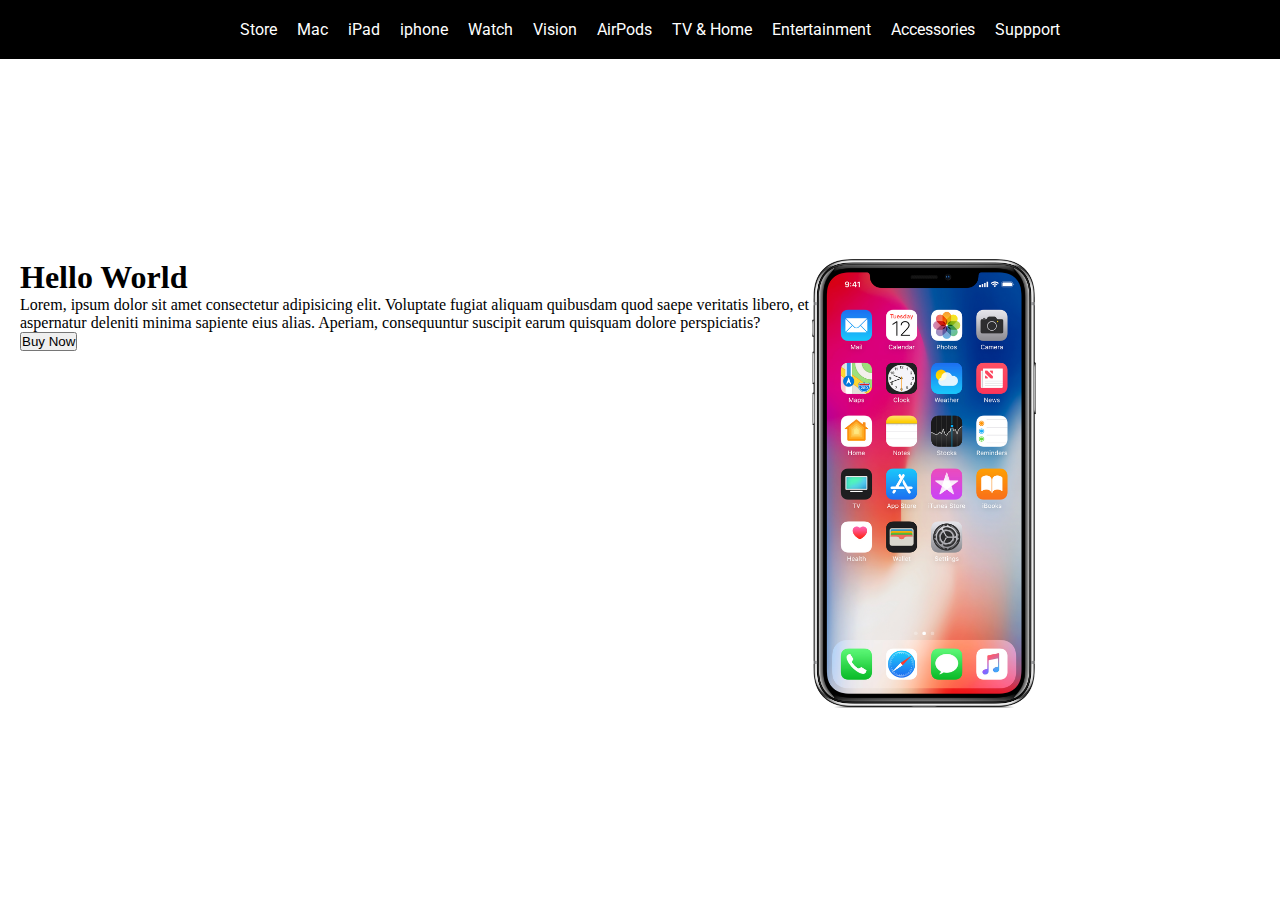
==== index.html @ f5fdab9b "hero section added" ====
<!DOCTYPE html>
<html lang="en">
<head>
    <meta charset="UTF-8">
    <meta name="viewport" content="width=device-width, initial-scale=1.0">
    <link rel="stylesheet" href="style.css">
    <title>Developer Working here</title>
</head>
<body>
    <header>
        <i class="fa-brands fa-apple"></i>
        <nav>
            
            <ul>
                <li><a href="#">Store</a></li>
                <li><a href="#">Mac</a></li>
                <li><a href="#">iPad</a></li>
                <li><a href="#">iphone</a></li>
                <li><a href="">Watch</a></li>
                <li><a href="#">Vision</a></li>
                <li><a href="#">AirPods</a></li>
                <li><a href="#">TV & Home</a></li>
                <li><a href="#">Entertainment</a></li>
                <li><a href="#">Accessories</a></li>
                <li><a href="#">Suppport</a></li>
                <li><a href=""></a></li>
            </ul>
            <i class="fa-solid fa-magnifying-glass"></i>
            <i class="fa-solid fa-bag-shopping"></i>
            <img src="" alt="" url="">
        </nav>
    </header>
 <div class="hero">
    <div class="left">
        <h1> Hello World</h1>
        <p>Lorem, ipsum dolor sit amet consectetur 
            adipisicing elit. Voluptate fugiat aliquam 
            quibusdam quod saepe veritatis libero, et aspernatur
             deleniti minima sapiente eius alias. Aperiam, consequuntur 
             suscipit earum quisquam dolore perspiciatis?
        </p>
        <button>Buy Now</button>
    </div>
    <div class="right">
        <img src="/img/iphone.png" alt="">
    </div>
 </div>
     


    <script src="https://kit.fontawesome.com/00c023df97.js" crossorigin="anonymous"></script>
</body>
</html>
---- style.css ----
@import url('https://fonts.googleapis.com/css2?family=Roboto:ital,wght@0,100;0,300;0,400;0,500;0,700;0,900;1,100;1,300;1,400;1,500;1,700;1,900&display=swap');
header {
    display: flex;
    margin: auto;
    width: 100%;
    max-width: ;
    background-color: black;
    padding: 20px 20px;
    margin: 0;
}
* {
    margin: 0  ;
    padding: 0;
}
nav {
    display: flex;
    margin: auto;
}
ul {
    display: inline-flex;
} 
nav li {
    list-style: none;
    padding: 0 10px 0 10px;
}

li > a {
    text-decoration: none;
    font-family: "Roboto", sans-serif;
    color: white;
} 
i {
    color: white;
    width: ;: 80px;
}

.hero {
    display: flex;
    padding: 200px 20px;
}
.right img {
    width: 50%;
}
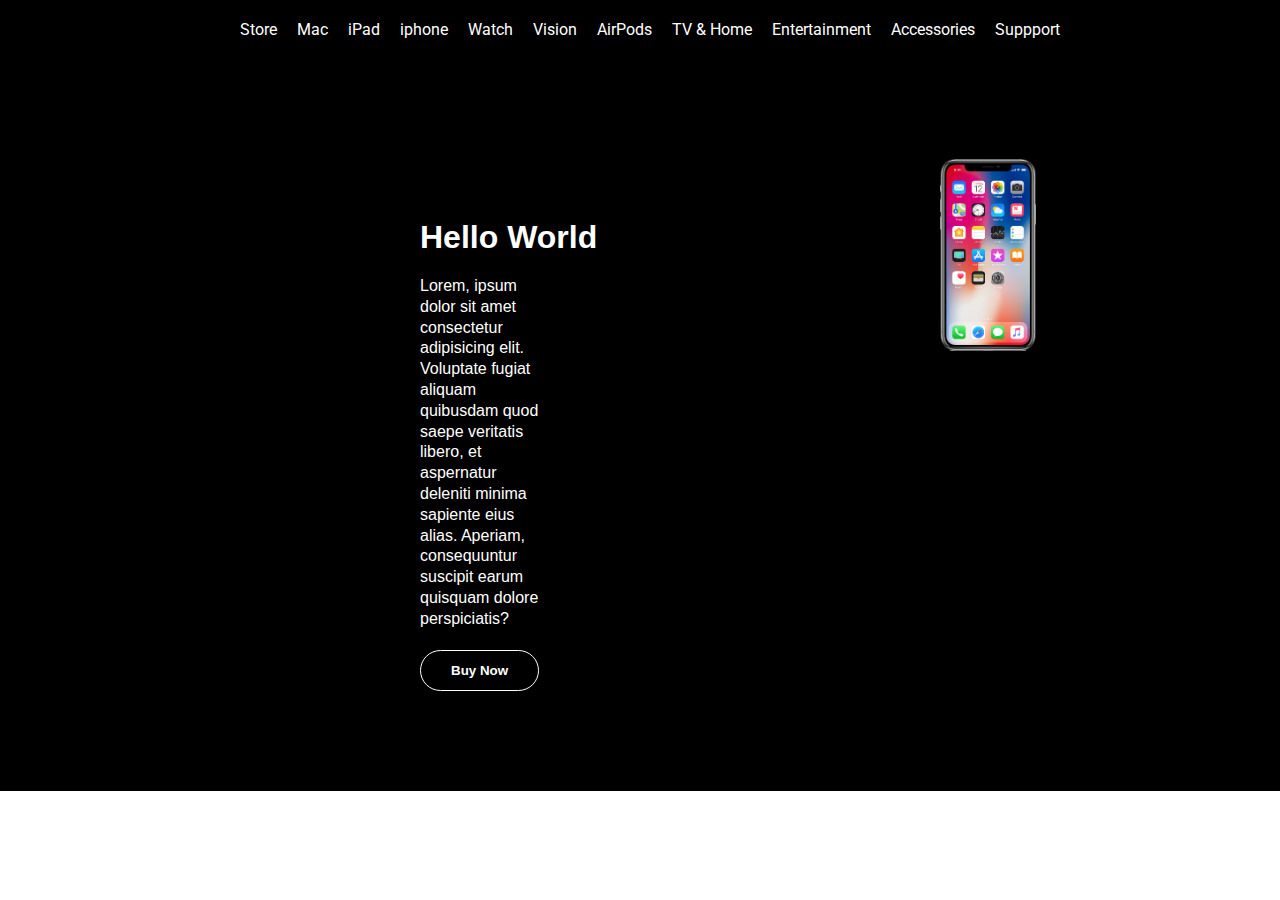
==== commit 902ebfcc: "favicon added" ====
--- a/index.html
+++ b/index.html
@@ -3,6 +3,7 @@
 <head>
     <meta charset="UTF-8">
     <meta name="viewport" content="width=device-width, initial-scale=1.0">
+    <link rel="icon" type="image/x-icon" href="img/search.png">
     <link rel="stylesheet" href="style.css">
     <title>Developer Working here</title>
 </head>
@@ -39,7 +40,9 @@
              deleniti minima sapiente eius alias. Aperiam, consequuntur 
              suscipit earum quisquam dolore perspiciatis?
         </p>
-        <button>Buy Now</button>
+        <a href="Store.html">
+            <button>Buy Now</button>
+        </a>
     </div>
     <div class="right">
         <img src="/img/iphone.png" alt="">
--- a/style.css
+++ b/style.css
@@ -36,8 +36,35 @@
 
 .hero {
     display: flex;
-    padding: 200px 20px;
+    padding: 100px 20px;
+    background: black;
+   
+}
+.left {
+    width: 50%;
+   padding: 60px 200px 0px 400px ;
+}
+.left h1, p {
+    color: white;
+    font-family: Arial, Helvetica, sans-serif;
+    
+}
+.left p {
+    padding: 20px 200px 20px 0px ;
+    line-height: 1.3em;
+    
+}
+.left button {
+    padding: 12px 30px 12px 30px ;
+    font-weight: 600;
+    background-color: rgba(0, 0, 0, 0);
+    color: white;
+    border: 1px solid white;
+    border-radius: 30px;
+}
+.right {
+    width: 50%;
 }
 .right img {
-    width: 50%;
+    width: 30%;
 }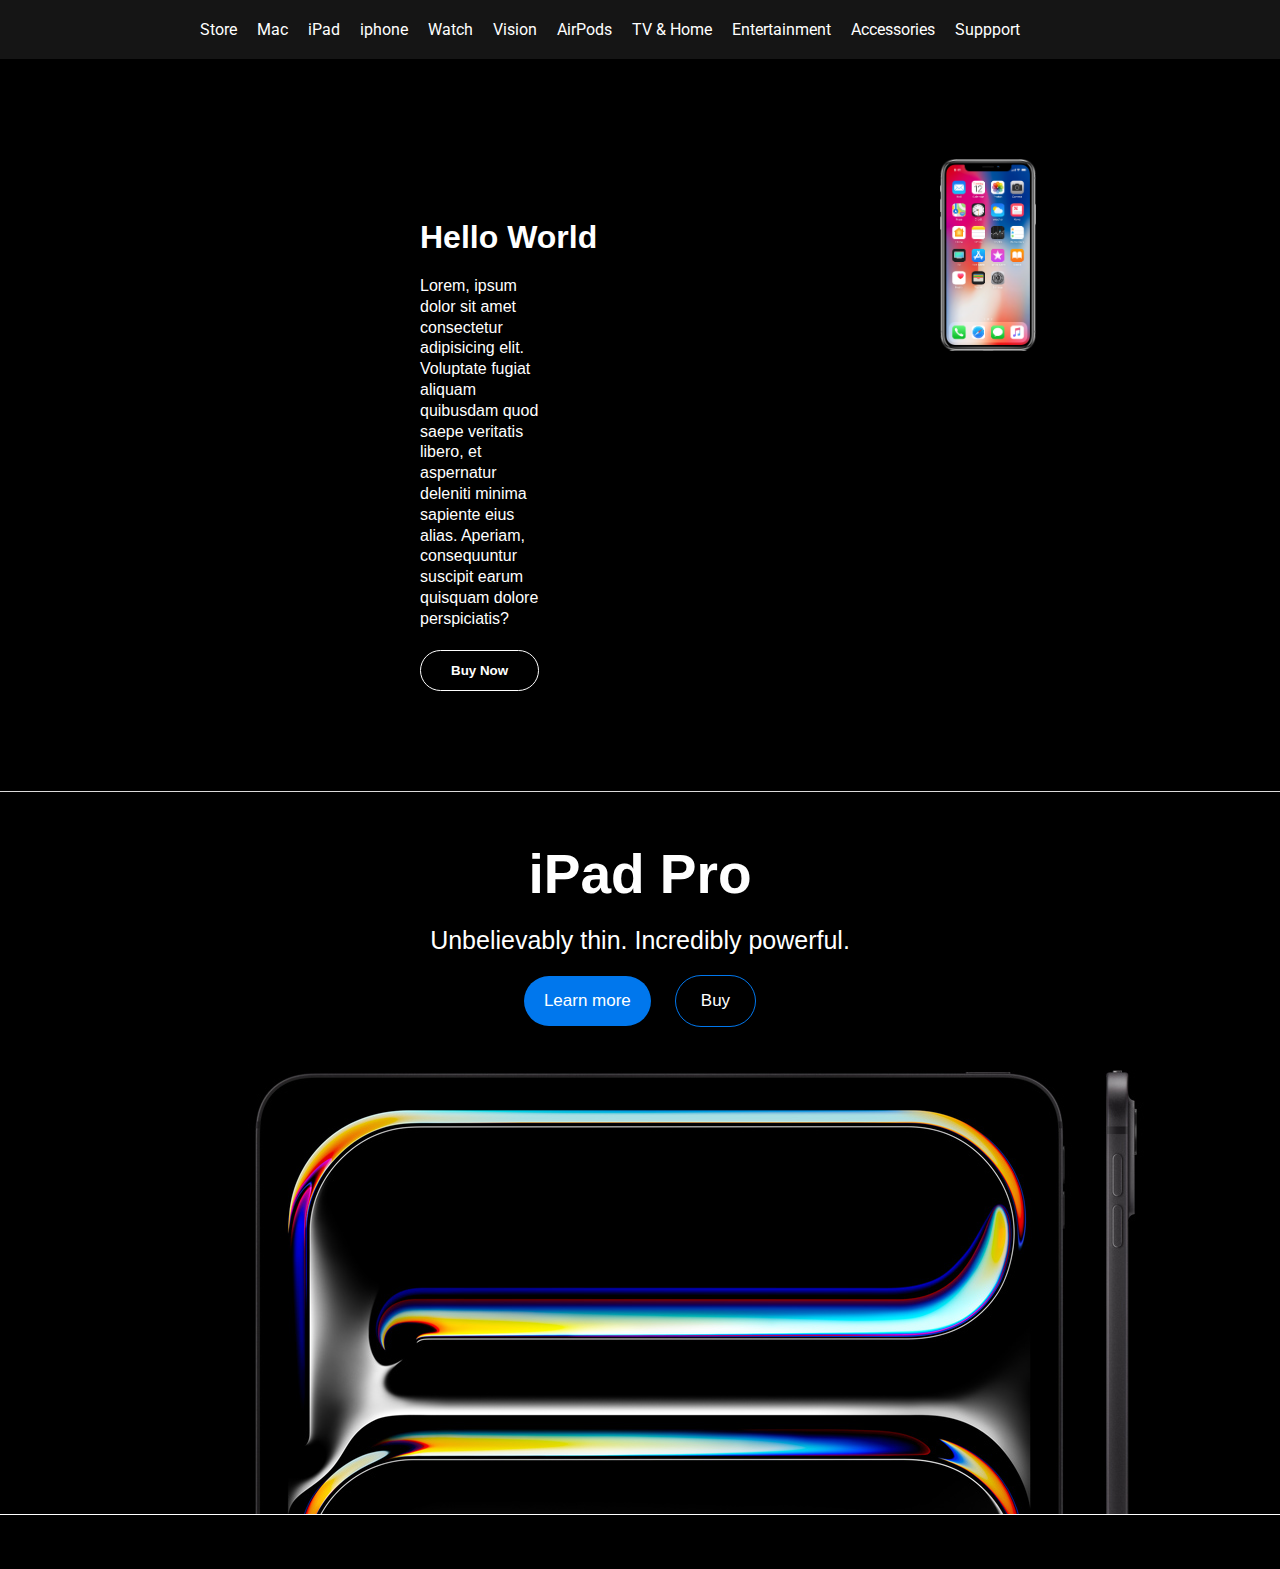
==== commit be3e1df8: "ipad pro section added" ====
--- a/index.html
+++ b/index.html
@@ -3,9 +3,9 @@
 <head>
     <meta charset="UTF-8">
     <meta name="viewport" content="width=device-width, initial-scale=1.0">
-    <link rel="icon" type="image/x-icon" href="img/search.png">
+    <link rel="icon" type="image/x-icon" href="img/apple_icon.png">
     <link rel="stylesheet" href="style.css">
-    <title>Developer Working here</title>
+    <title>Apple</title>
 </head>
 <body>
     <header>
@@ -48,8 +48,16 @@
         <img src="/img/iphone.png" alt="">
     </div>
  </div>
-     
-
+    <div class="ipad">
+        <h1>iPad Pro</h1>
+        <h2>Unbelievably thin. Incredibly powerful.</h2>
+    <div class="ipad-btn">
+        <a href="#"><button class="btn-1">Learn more</button></a>
+            <a href="#"><button class="btn-2"> Buy </button></a>
+    </div>
+           
+           <img src="img/ipad.png" alt="">
+    </div>
 
     <script src="https://kit.fontawesome.com/00c023df97.js" crossorigin="anonymous"></script>
 </body>
--- a/style.css
+++ b/style.css
@@ -4,7 +4,7 @@
     margin: auto;
     width: 100%;
     max-width: ;
-    background-color: black;
+    background-color: rgb(21, 21, 21);
     padding: 20px 20px;
     margin: 0;
 }
@@ -29,15 +29,15 @@
     font-family: "Roboto", sans-serif;
     color: white;
 } 
-i {
+header i {
     color: white;
-    width: ;: 80px;
+    width: 80px;
 }
 
 .hero {
     display: flex;
     padding: 100px 20px;
-    background: black;
+    background: rgb(0, 0, 0);
    
 }
 .left {
@@ -52,7 +52,7 @@
 .left p {
     padding: 20px 200px 20px 0px ;
     line-height: 1.3em;
-    
+
 }
 .left button {
     padding: 12px 30px 12px 30px ;
@@ -67,4 +67,47 @@
 }
 .right img {
     width: 30%;
+}
+.ipad {
+    background-color: black;
+    border-top: 1px solid rgb(220, 219, 219);
+    margin: auto;
+    text-align: center;
+    padding: 50px 0px ;
+}
+.ipad h1 {
+    font-family: Arial, Helvetica, sans-serif;
+    color: white;
+    font-size: 55px ;
+}
+.ipad h2 {
+    font-family: Arial, Helvetica, sans-serif;
+    color: white;
+    font-size: 25px;
+    font-weight: 400;
+    padding: 20px 0px
+}
+.ipad-btn .btn-1 {
+    padding: 15px 20px;
+    background-color: #0077ed;
+    color: white;
+    font-size: 17px;
+    font-weight: 500;
+    border: none;
+    border-radius: 30px;
+
+}
+.ipad-btn .btn-2 {
+    padding: 15px 25px;
+    background-color: rgba(0, 0, 255, 0);
+    color: white;
+    font-size: 17px;
+    font-weight: 500;
+    border: 1px solid #0077ed;
+    border-radius: 30px;
+    margin-left: 20px;
+
+}
+.ipad img {
+    margin-top: 20px;
 }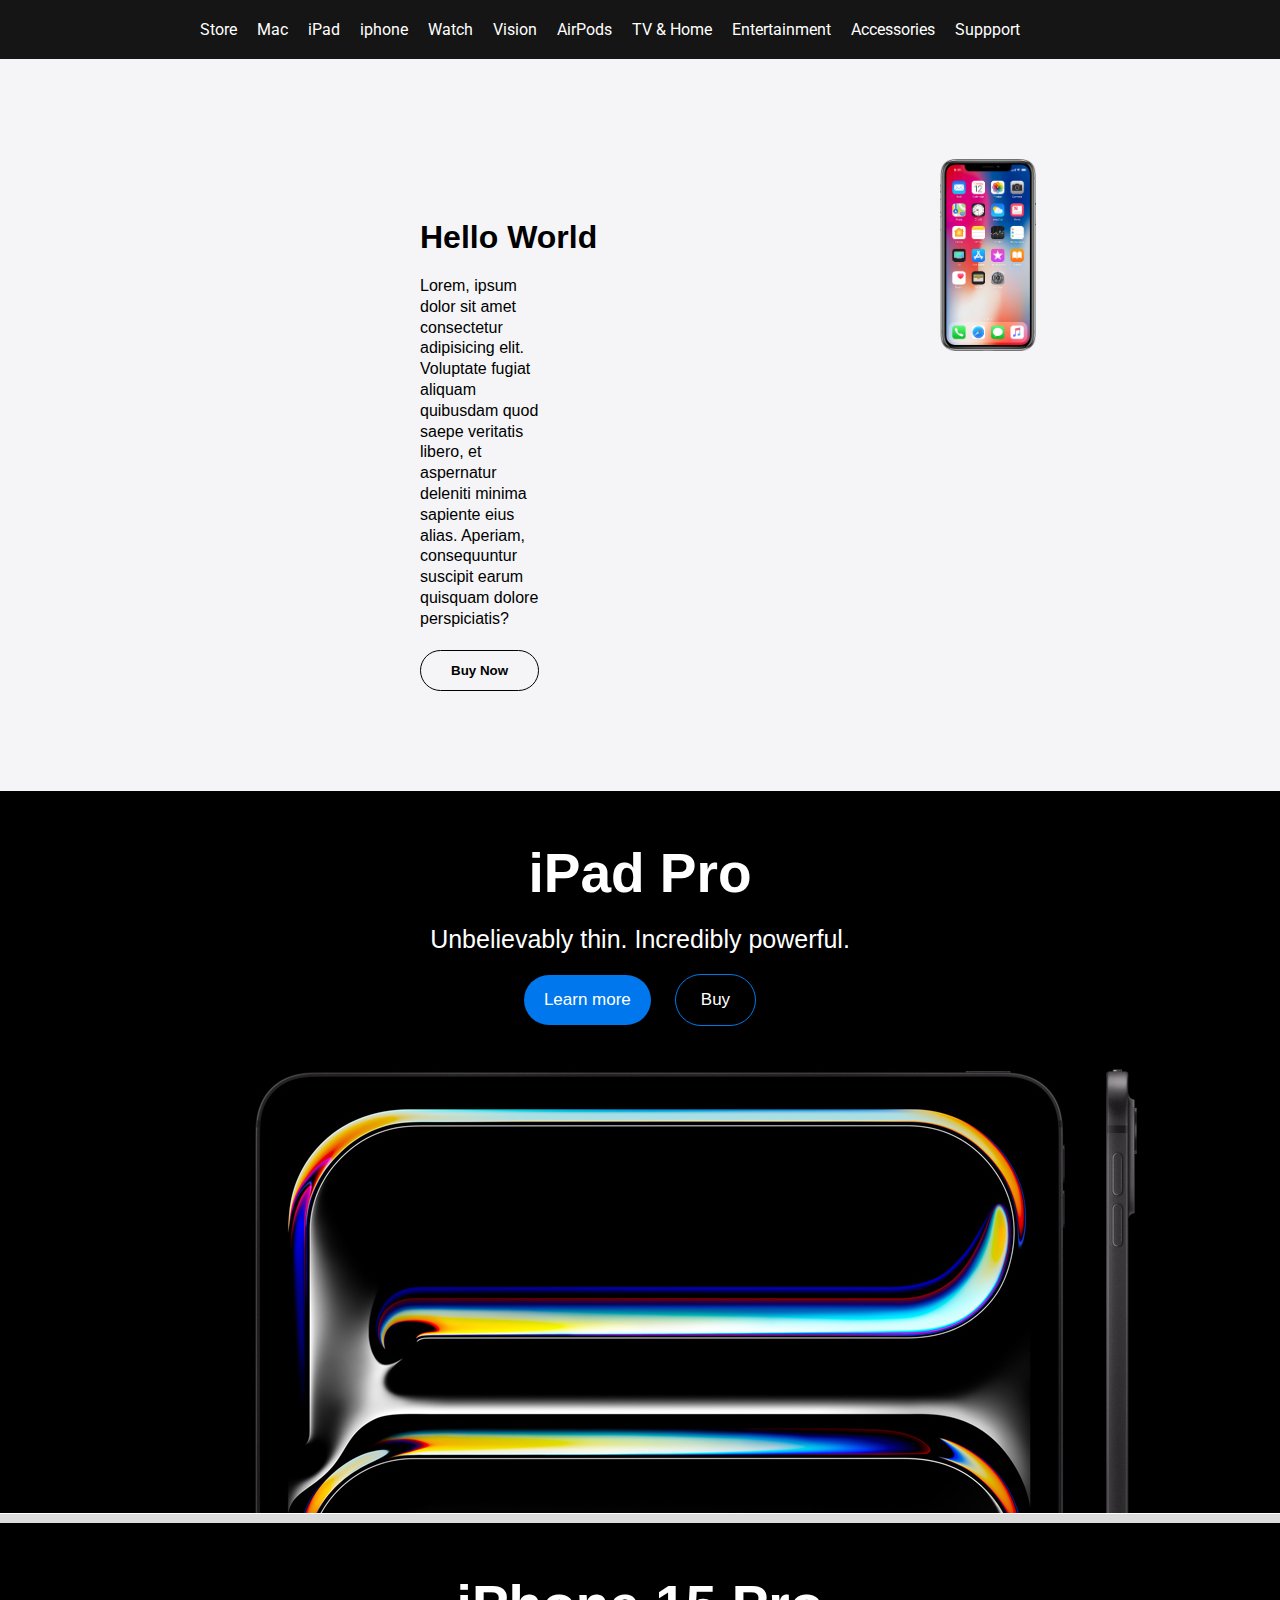
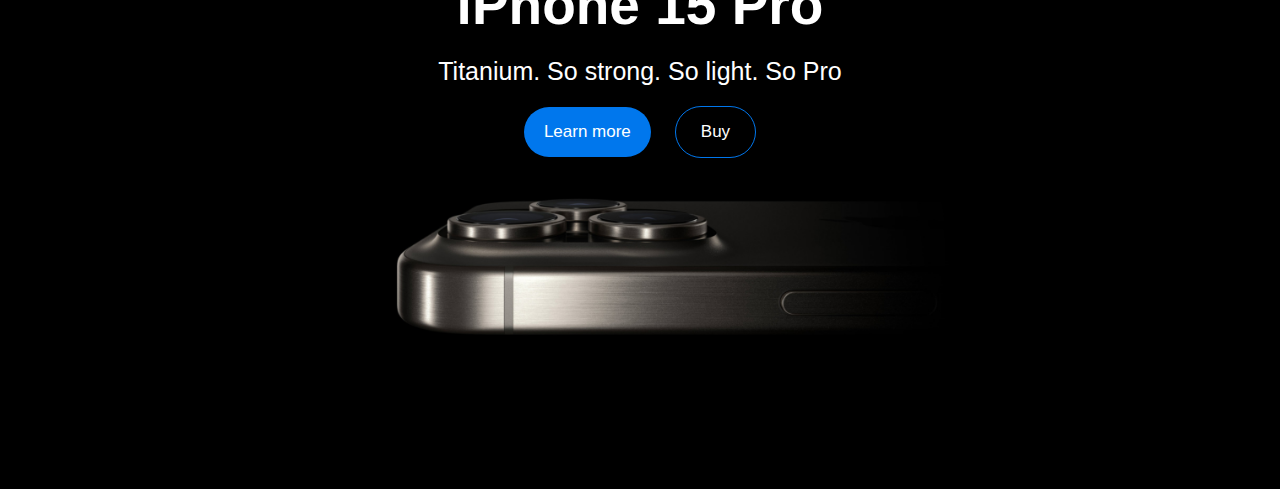
==== commit 6b823d59: "iphone section added" ====
--- a/index.html
+++ b/index.html
@@ -59,6 +59,17 @@
            <img src="img/ipad.png" alt="">
     </div>
 
+    <div class="iphone">
+        <h1>iPhone 15 Pro</h1>
+        <h2>Titanium. So strong. So light. So Pro</h2>
+    <div class="iphone-btn">
+        <a href="#"><button class="btn-1">Learn more</button></a>
+            <a href="#"><button class="btn-2"> Buy </button></a>
+    </div>
+           
+           <img src="img/iphone15.png" alt="">
+    </div>
+
     <script src="https://kit.fontawesome.com/00c023df97.js" crossorigin="anonymous"></script>
 </body>
 </html> --- a/style.css
+++ b/style.css
@@ -37,7 +37,7 @@
 .hero {
     display: flex;
     padding: 100px 20px;
-    background: rgb(0, 0, 0);
+    background: #f5f5f7;
    
 }
 .left {
@@ -45,7 +45,7 @@
    padding: 60px 200px 0px 400px ;
 }
 .left h1, p {
-    color: white;
+    color: rgb(0, 0, 0);
     font-family: Arial, Helvetica, sans-serif;
     
 }
@@ -58,8 +58,8 @@
     padding: 12px 30px 12px 30px ;
     font-weight: 600;
     background-color: rgba(0, 0, 0, 0);
-    color: white;
-    border: 1px solid white;
+    color: rgb(0, 0, 0);
+    border: 1px solid rgb(0, 0, 0);
     border-radius: 30px;
 }
 .right {
@@ -70,10 +70,11 @@
 }
 .ipad {
     background-color: black;
-    border-top: 1px solid rgb(220, 219, 219);
+    border-bottom: 10px solid rgb(220, 219, 219);
     margin: auto;
     text-align: center;
-    padding: 50px 0px ;
+    padding: 50px 0px 0px 0px ;
+
 }
 .ipad h1 {
     font-family: Arial, Helvetica, sans-serif;
@@ -110,4 +111,52 @@
 }
 .ipad img {
     margin-top: 20px;
+    margin-bottom: -5px;
+}
+
+.iphone {
+    background-color: black;
+    /* border-bottom: 10px solid rgb(220, 219, 219); */
+    margin: auto;
+    text-align: center;
+    padding: 50px 0px 0px 0px ;
+
+}
+.iphone h1 {
+    font-family: Arial, Helvetica, sans-serif;
+    color: white;
+    font-size: 55px ;
+}
+.iphone h2 {
+    font-family: Arial, Helvetica, sans-serif;
+    color: white;
+    font-size: 25px;
+    font-weight: 400;
+    padding: 20px 0px
+}
+.iphone-btn .btn-1 {
+    padding: 15px 20px;
+    background-color: #0077ed;
+    color: white;
+    font-size: 17px;
+    font-weight: 500;
+    border: none;
+    border-radius: 30px;
+
+}
+.iphone-btn .btn-2 {
+    padding: 15px 25px;
+    background-color: rgba(0, 0, 255, 0);
+    color: white;
+    font-size: 17px;
+    font-weight: 500;
+    border: 1px solid #0077ed;
+    border-radius: 30px;
+    margin-left: 20px;
+
+}
+.iphone img {
+    width: 50%;
+    margin-top: 20px;
+   padding-bottom: 130px;
 }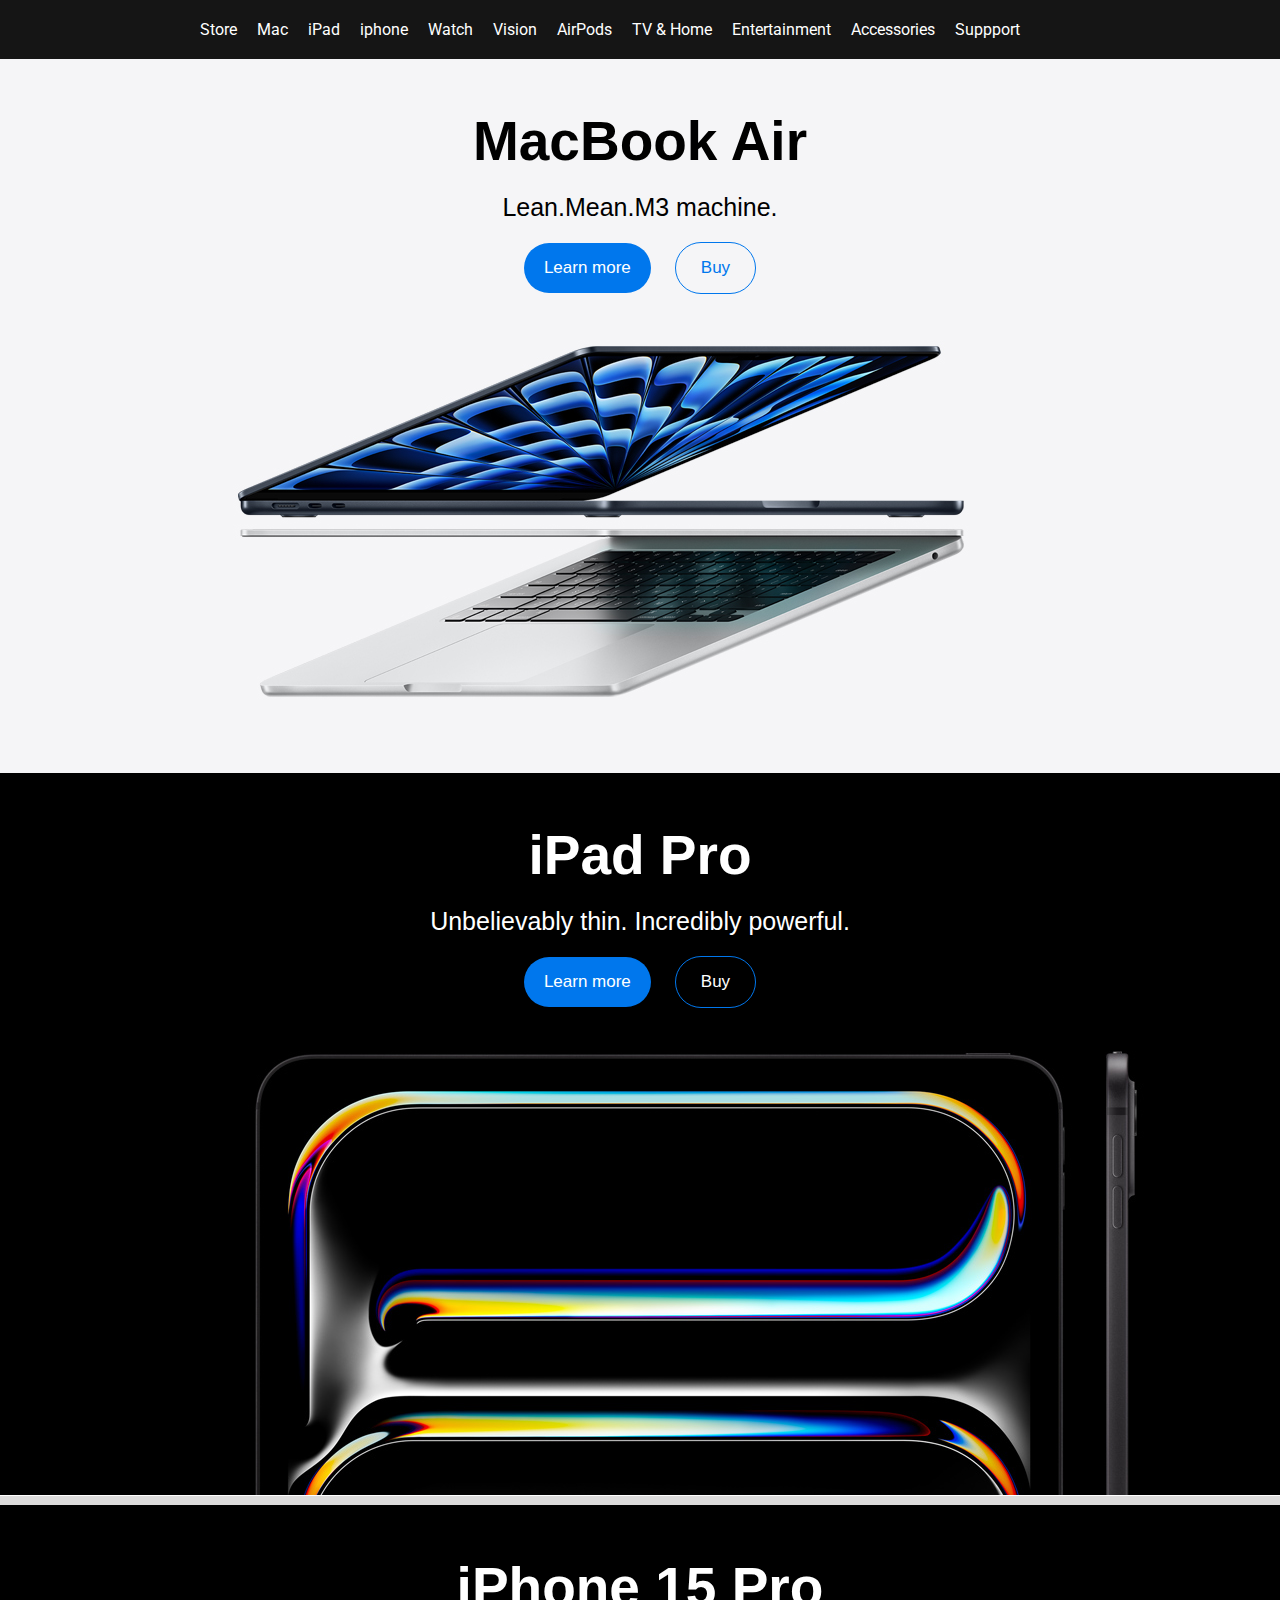
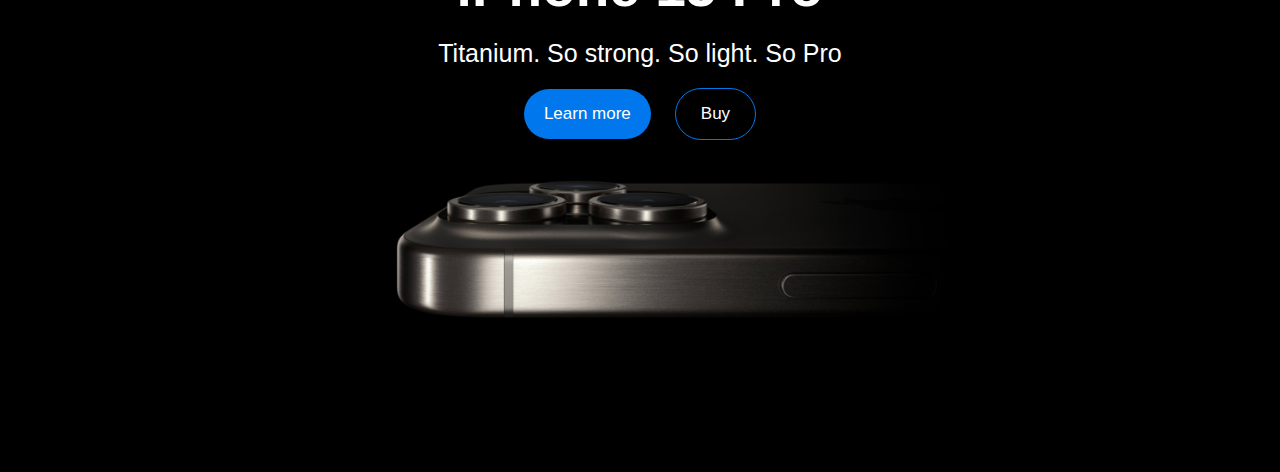
==== commit 04f264e0: "mackbook section added, 2.working for watch section" ====
--- a/index.html
+++ b/index.html
@@ -31,7 +31,7 @@
             <img src="" alt="" url="">
         </nav>
     </header>
- <div class="hero">
+ <!-- <div class="hero">
     <div class="left">
         <h1> Hello World</h1>
         <p>Lorem, ipsum dolor sit amet consectetur 
@@ -47,7 +47,17 @@
     <div class="right">
         <img src="/img/iphone.png" alt="">
     </div>
- </div>
+ </div> -->
+ <div class="macbook">
+    <h1>MacBook Air</h1>
+    <h2>Lean.Mean.M3 machine.</h2>
+    <div class="macbook-btn">
+        <a href="#"><button class="btn-1">Learn more</button></a>
+            <a href="#"><button class="btn-2"> Buy </button></a>
+    </div>
+       
+       <img src="img/macbook.png"">
+</div>
     <div class="ipad">
         <h1>iPad Pro</h1>
         <h2>Unbelievably thin. Incredibly powerful.</h2>
@@ -70,6 +80,16 @@
            <img src="img/iphone15.png" alt="">
     </div>
 
+    <div class="w-main">
+        <div class="wdc">
+
+        </div>
+        <div class="watch">
+
+        </div>
+    </div>
+    
+
     <script src="https://kit.fontawesome.com/00c023df97.js" crossorigin="anonymous"></script>
 </body>
 </html> --- a/style.css
+++ b/style.css
@@ -34,7 +34,7 @@
     width: 80px;
 }
 
-.hero {
+/* .hero {
     display: flex;
     padding: 100px 20px;
     background: #f5f5f7;
@@ -67,6 +67,49 @@
 }
 .right img {
     width: 30%;
+} */
+.macbook {
+    background-color: #f5f5f7;
+    border-bottom: 10px solid #f5f5f7;
+    text-align: center;
+    padding: 50px 0px 0px 0px ;
+
+}
+.macbook h1 {
+    font-family: Arial, Helvetica, sans-serif;
+    color: rgb(0, 0, 0);
+    font-size: 55px ;
+}
+.macbook h2 {
+    font-family: Arial, Helvetica, sans-serif;
+    color: rgb(0, 0, 0);
+    font-size: 25px;
+    font-weight: 400;
+    padding: 20px 0px
+}
+.macbook-btn .btn-1 {
+    padding: 15px 20px;
+    background-color: #0077ed;
+    color: white;
+    font-size: 17px;
+    font-weight: 500;
+    border: none;
+    border-radius: 30px;
+}
+.macbook-btn .btn-2 {
+    padding: 15px 25px;
+    background-color: rgba(0, 0, 255, 0);
+    color: #0077ed;
+    font-size: 17px;
+    font-weight: 500;
+    border: 1px solid #0077ed;
+    border-radius: 30px;
+    margin-left: 20px;
+} 
+
+.macbook img {
+    margin-top: 20px;
+    margin-bottom: -5px;
 }
 .ipad {
     background-color: black;
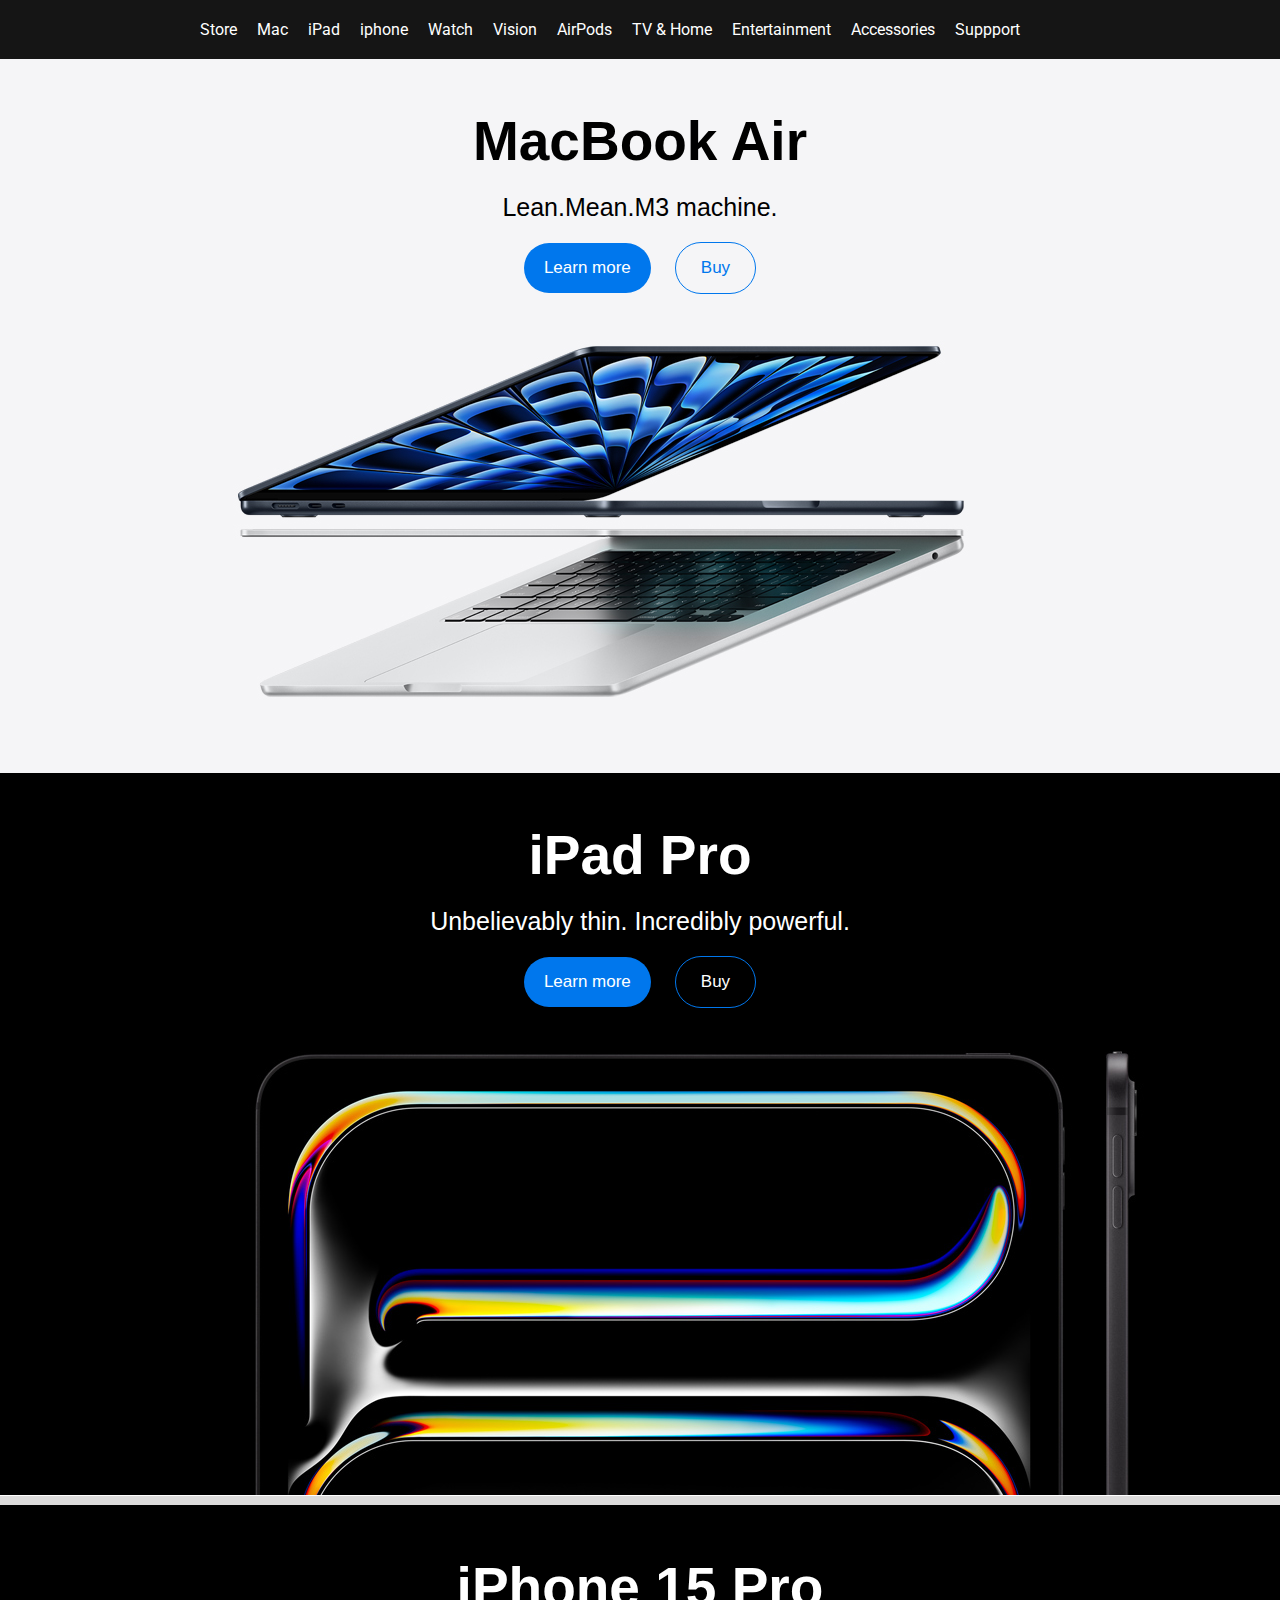
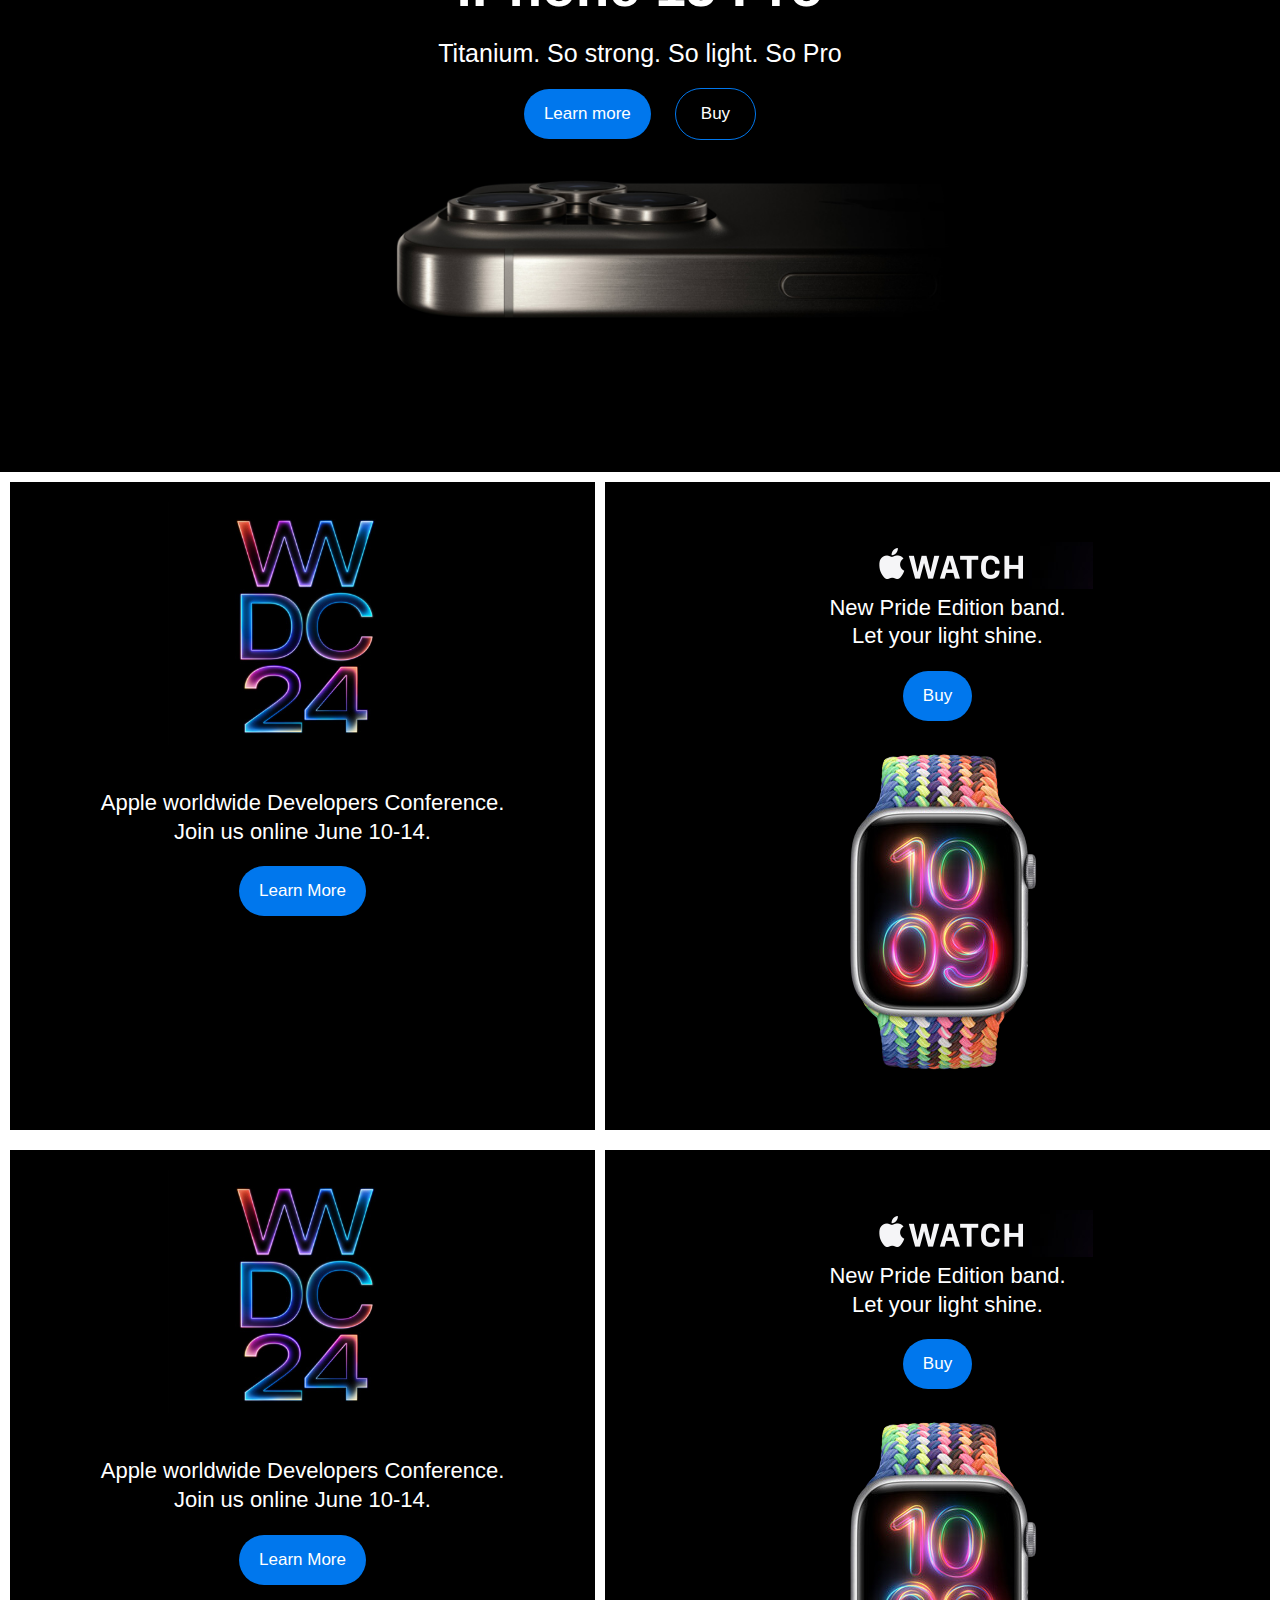
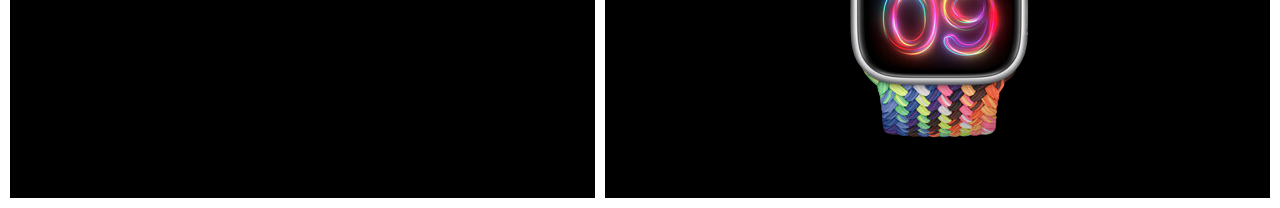
==== commit 83d5eb17: "wdc & watch section added" ====
--- a/index.html
+++ b/index.html
@@ -5,7 +5,7 @@
     <meta name="viewport" content="width=device-width, initial-scale=1.0">
     <link rel="icon" type="image/x-icon" href="img/apple_icon.png">
     <link rel="stylesheet" href="style.css">
-    <title>Apple</title>
+    <title>Apple 🤣</title>
 </head>
 <body>
     <header>
@@ -82,10 +82,29 @@
 
     <div class="w-main">
         <div class="wdc">
-
+            <img src="img/wdc.png" alt="">
+            <p>Apple worldwide Developers Conference. <br> Join us online June 10-14.</p>
+            <button onclick="#">Learn More</button>
         </div>
         <div class="watch">
+            <img src="/img/applewatch.png" alt="">
+            <p>New Pride Edition band. <br> Let your light shine.</p>
+            <button onclick="#">Buy</button>
+            <img src="/img/watch.png" alt="">
+        </div>
+    </div>
 
+    <div class="w-main">
+        <div class="wdc">
+            <img src="img/wdc.png" alt="">
+            <p>Apple worldwide Developers Conference. <br> Join us online June 10-14.</p>
+            <button onclick="#">Learn More</button>
+        </div>
+        <div class="watch">
+            <img src="/img/applewatch.png" alt="">
+            <p>New Pride Edition band. <br> Let your light shine.</p>
+            <button onclick="#">Buy</button>
+            <img src="/img/watch.png" alt="">
         </div>
     </div>
     
--- a/style.css
+++ b/style.css
@@ -202,4 +202,65 @@
     width: 50%;
     margin-top: 20px;
    padding-bottom: 130px;
+}
+.w-main {
+    display: flex;
+    width: 100%;
+    /* max-width: 100%; */
+    margin: auto;
+    padding: 0;
+}
+.wdc, .watch {
+    width: 50%;
+    background-color: black;
+    text-align: center;
+    
+}
+.wdc p {
+    color: white;
+    font-size: 22px;
+    font-family: Arial, Helvetica, sans-serif;
+    font-weight: 500;
+    line-height: 1.3em;
+    padding: 20px 0px 20px 0px ;
+    margin: 20px 0px 0px 0px;
+}
+.watch p {
+    color: white;
+    font-size: 22px;
+    font-family: Arial, Helvetica, sans-serif;
+    font-weight: 500;
+    line-height: 1.3em;
+    padding: 5px 0px 20px 20px ;
+}
+.wdc button, .watch button {
+    padding: 15px 20px;
+    background-color: #0077ed;
+    color: white;
+    font-size: 17px;
+    font-weight: 500;
+    border: none;
+    border-radius: 30px;
+    margin: 0px 0px 0px 0px;
+}
+.wdc {
+    padding: 20px 0px 0px 0px;
+    margin: 10px 5px 10px 10px;
+}
+.watch {
+    padding: 40px;
+    margin: 10px 10px 10px 5px;
+    display: inline-block;
+}
+.watch img, .watch button{
+   display: block;
+   margin: auto;
+      
+}
+.wdc img {
+    width: 50%;
+}
+.watch img {
+    padding: 20px 0px 0px 30px;
+
 }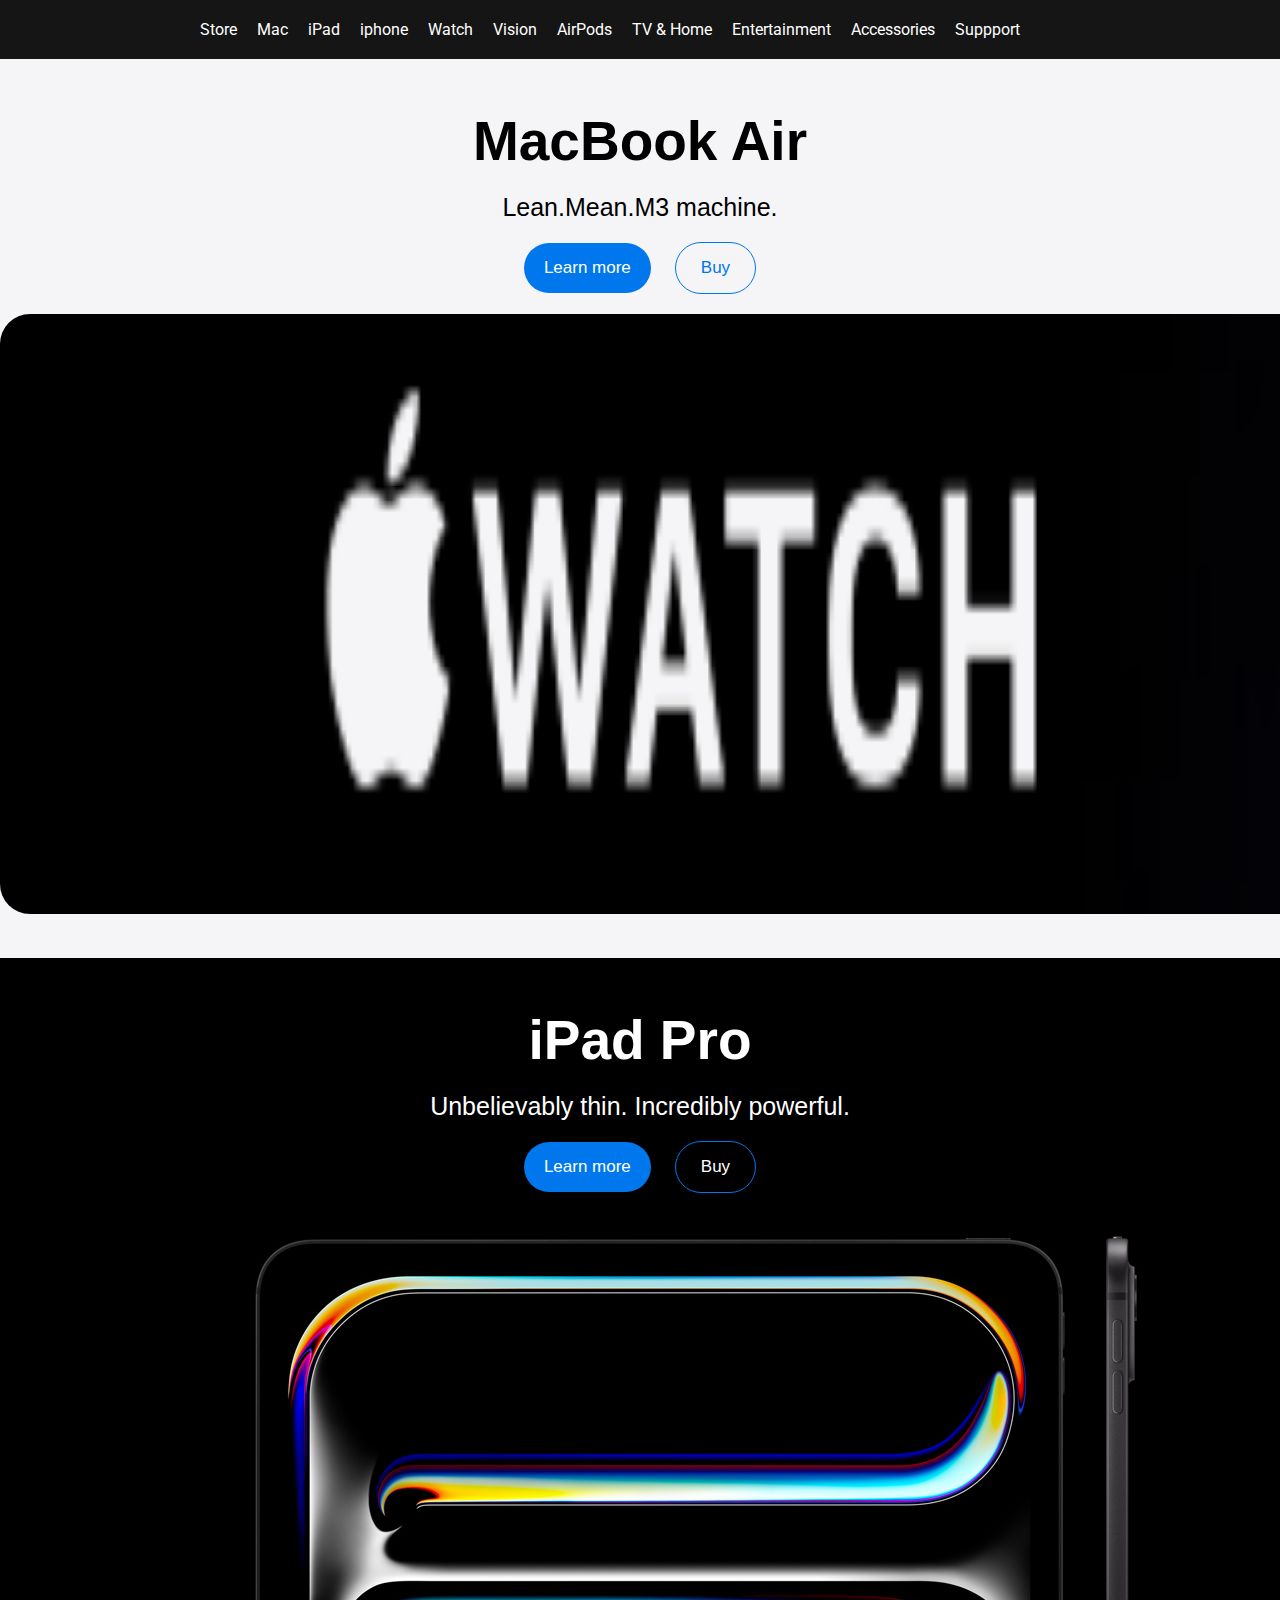
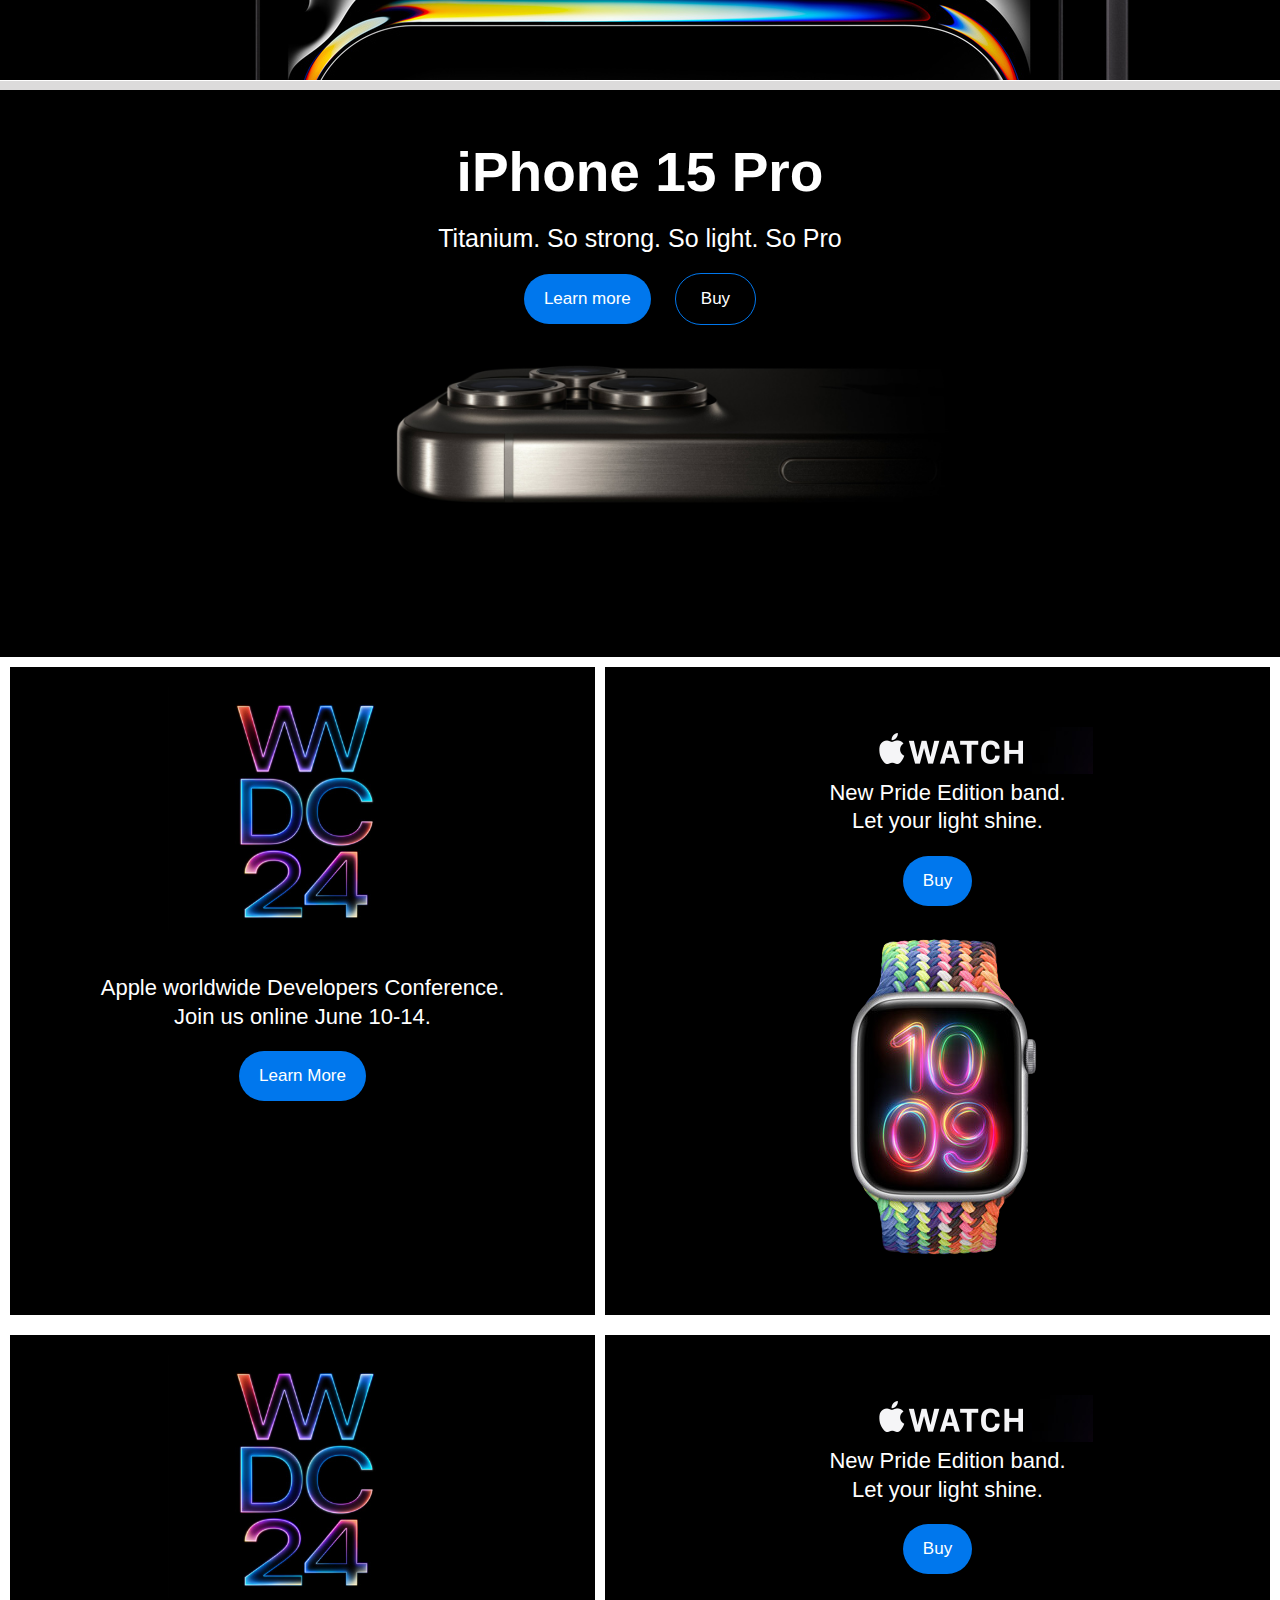
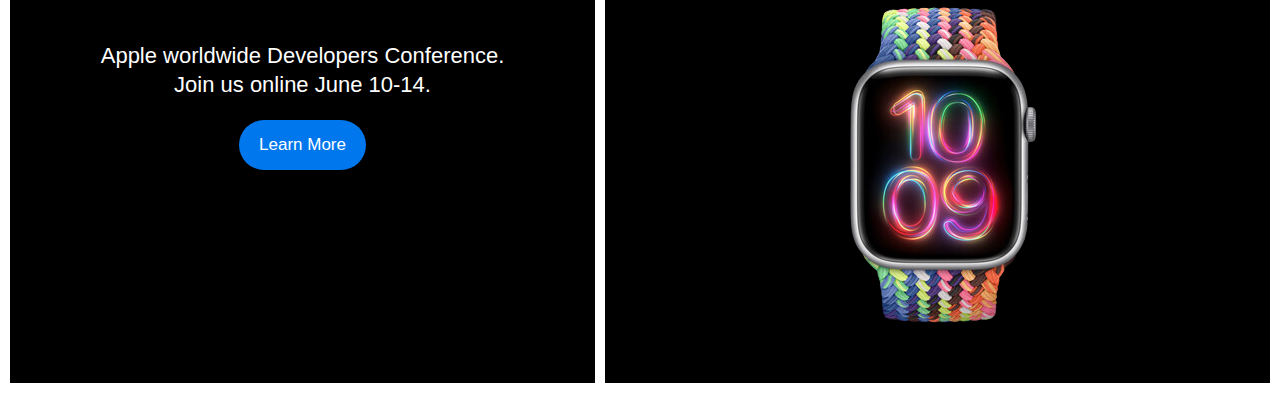
==== commit d45ca6f9: "slider added on hero section" ====
--- a/index.html
+++ b/index.html
@@ -49,14 +49,15 @@
     </div>
  </div> -->
  <div class="macbook">
+    
     <h1>MacBook Air</h1>
     <h2>Lean.Mean.M3 machine.</h2>
     <div class="macbook-btn">
         <a href="#"><button class="btn-1">Learn more</button></a>
             <a href="#"><button class="btn-2"> Buy </button></a>
     </div>
-       
-       <img src="img/macbook.png"">
+    <img id="slide" name="slide" width="1380" height="600">
+       <!-- <img src="img/macbook.png""> -->
 </div>
     <div class="ipad">
         <h1>iPad Pro</h1>
@@ -107,8 +108,10 @@
             <img src="/img/watch.png" alt="">
         </div>
     </div>
-    
 
+
+   
+    <script src="index.js"></script>
     <script src="https://kit.fontawesome.com/00c023df97.js" crossorigin="anonymous"></script>
 </body>
 </html> --- a/style.css
+++ b/style.css
@@ -111,6 +111,10 @@
     margin-top: 20px;
     margin-bottom: -5px;
 }
+.mackbook, #slide {
+    border-radius: 30px;
+    margin-bottom: 30px;
+}
 .ipad {
     background-color: black;
     border-bottom: 10px solid rgb(220, 219, 219);
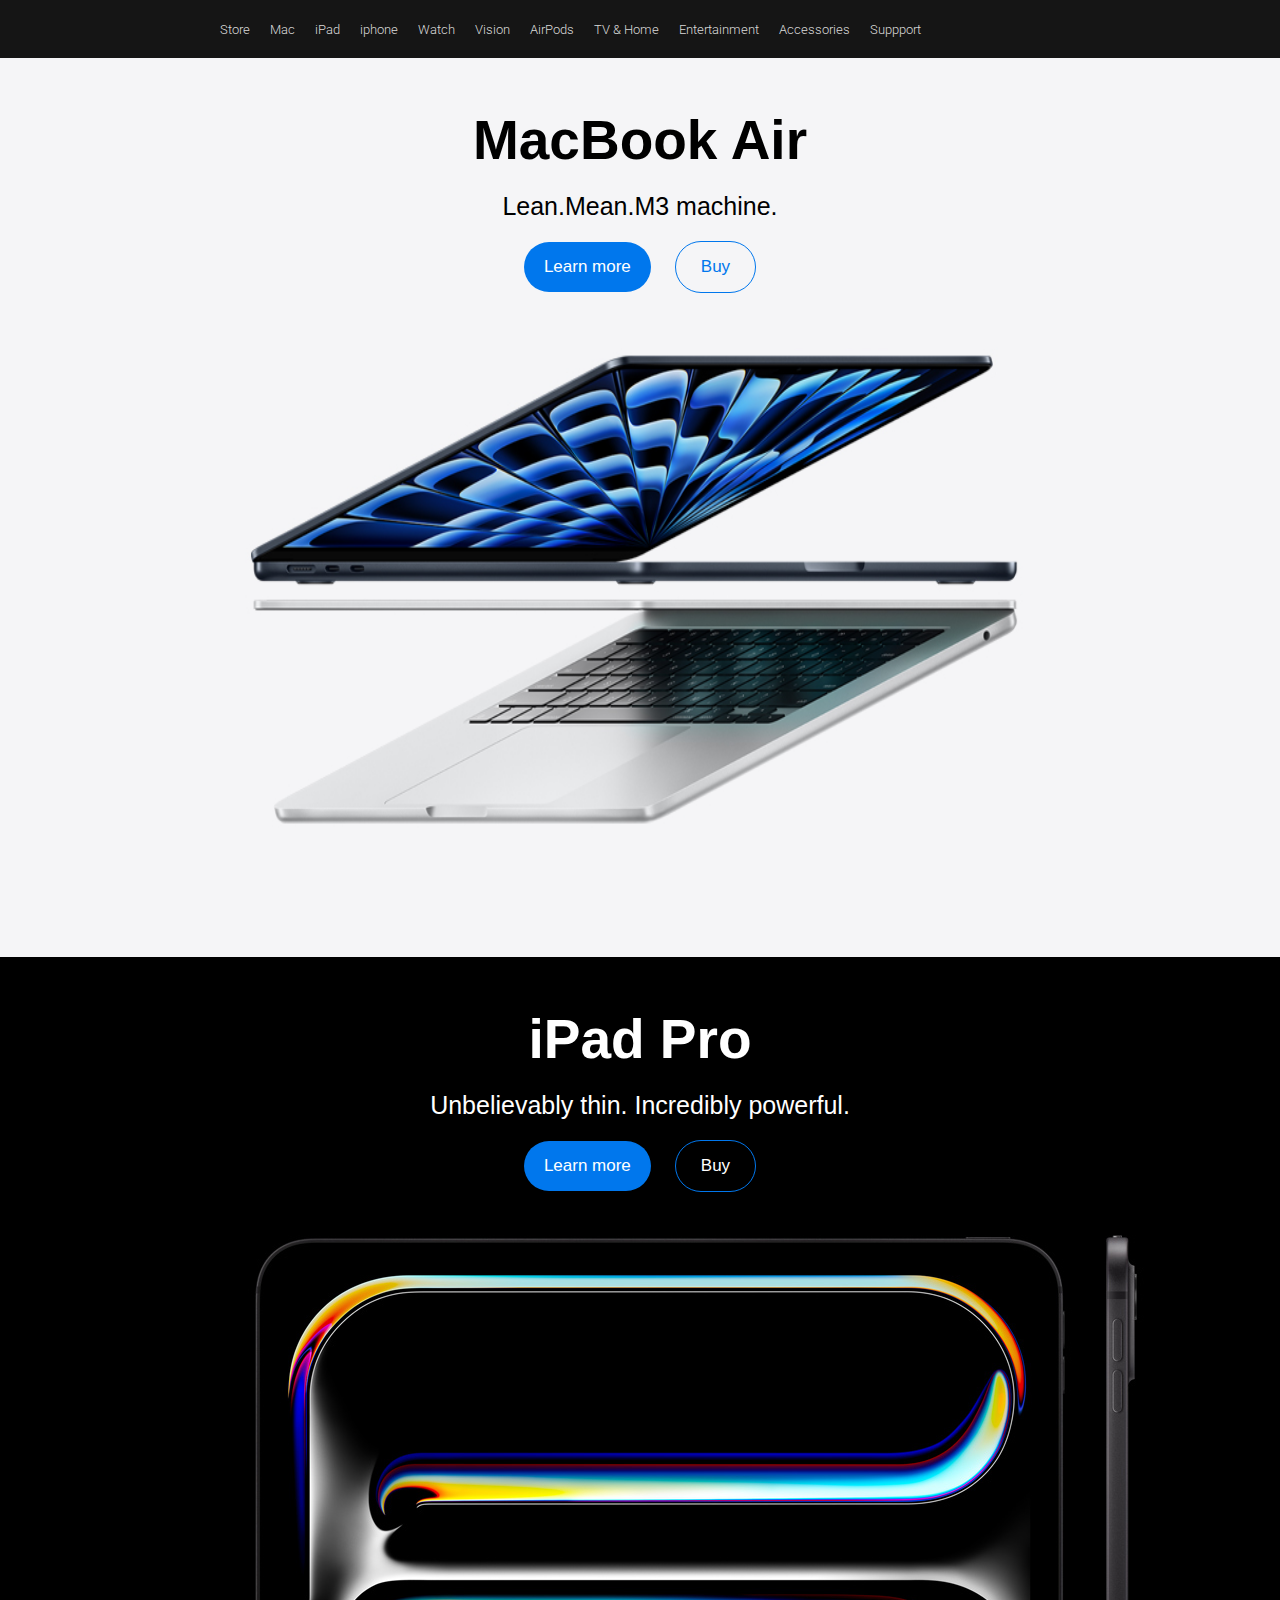
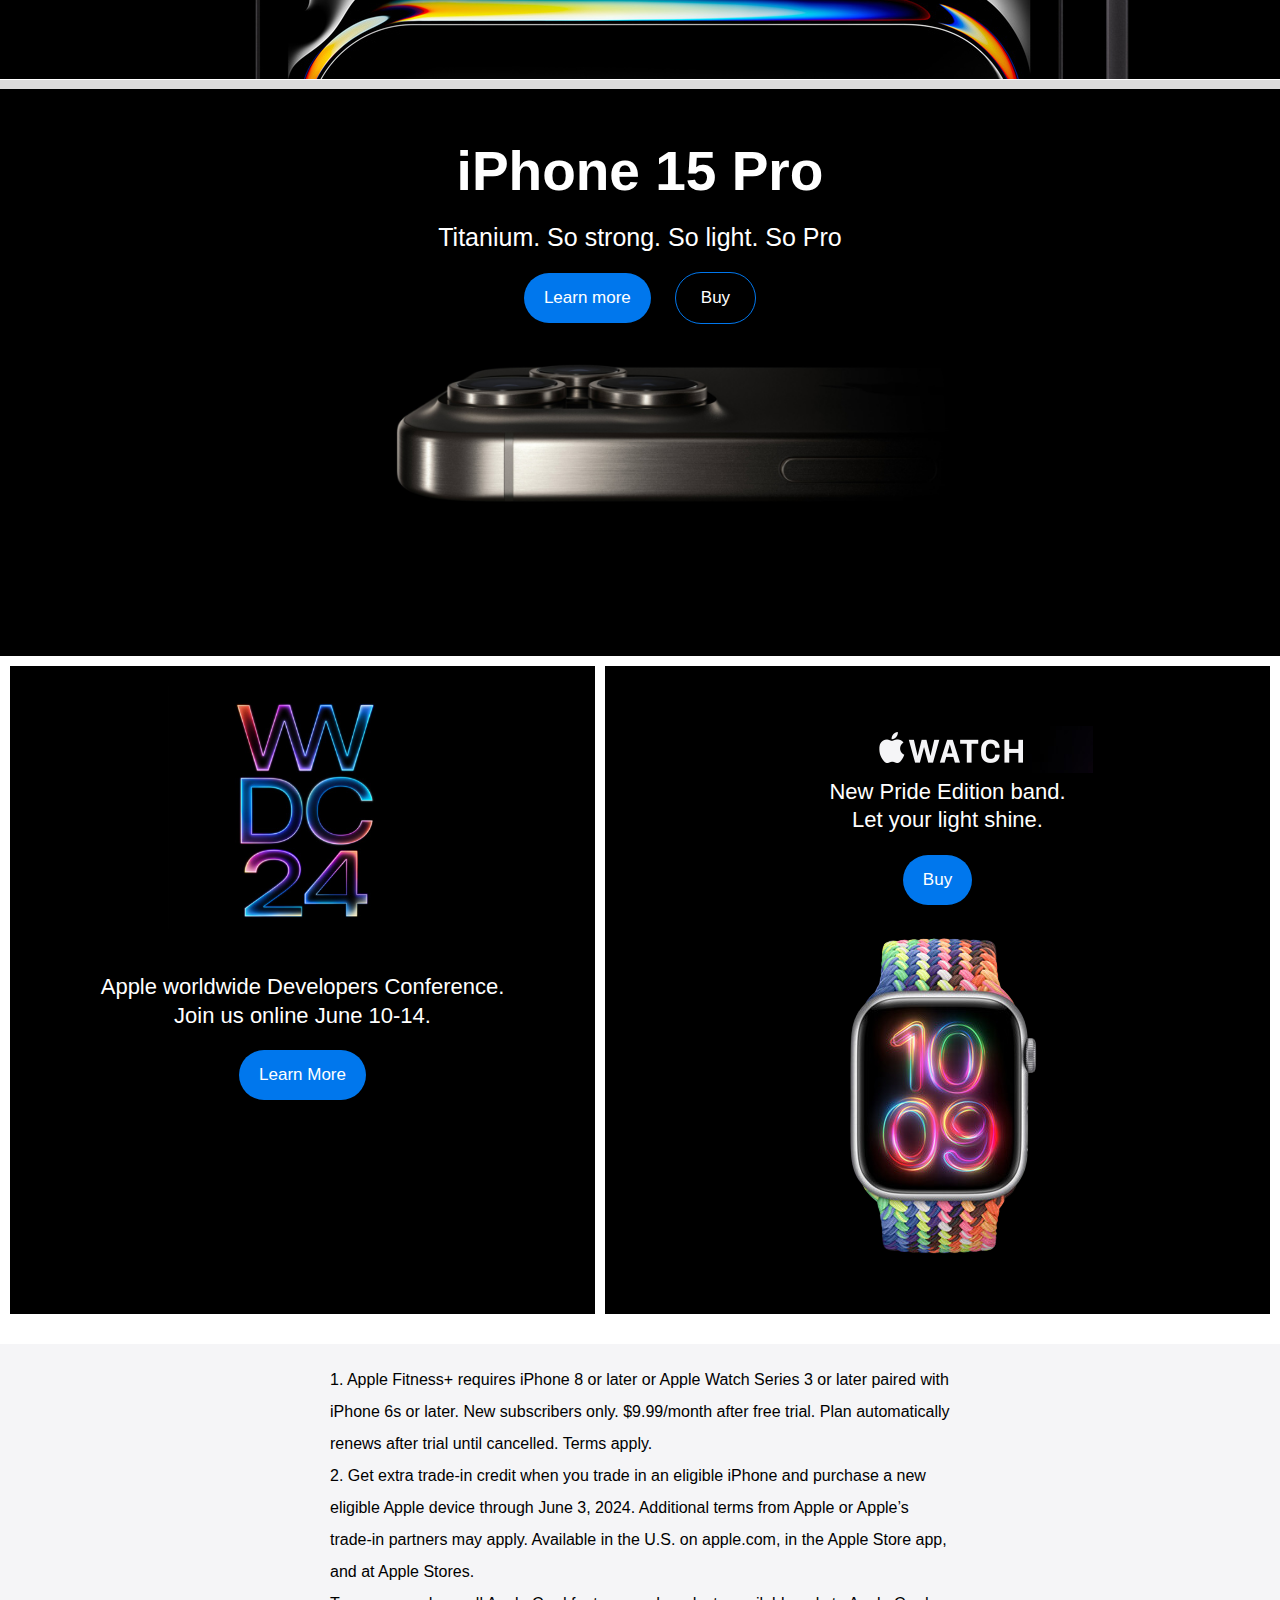
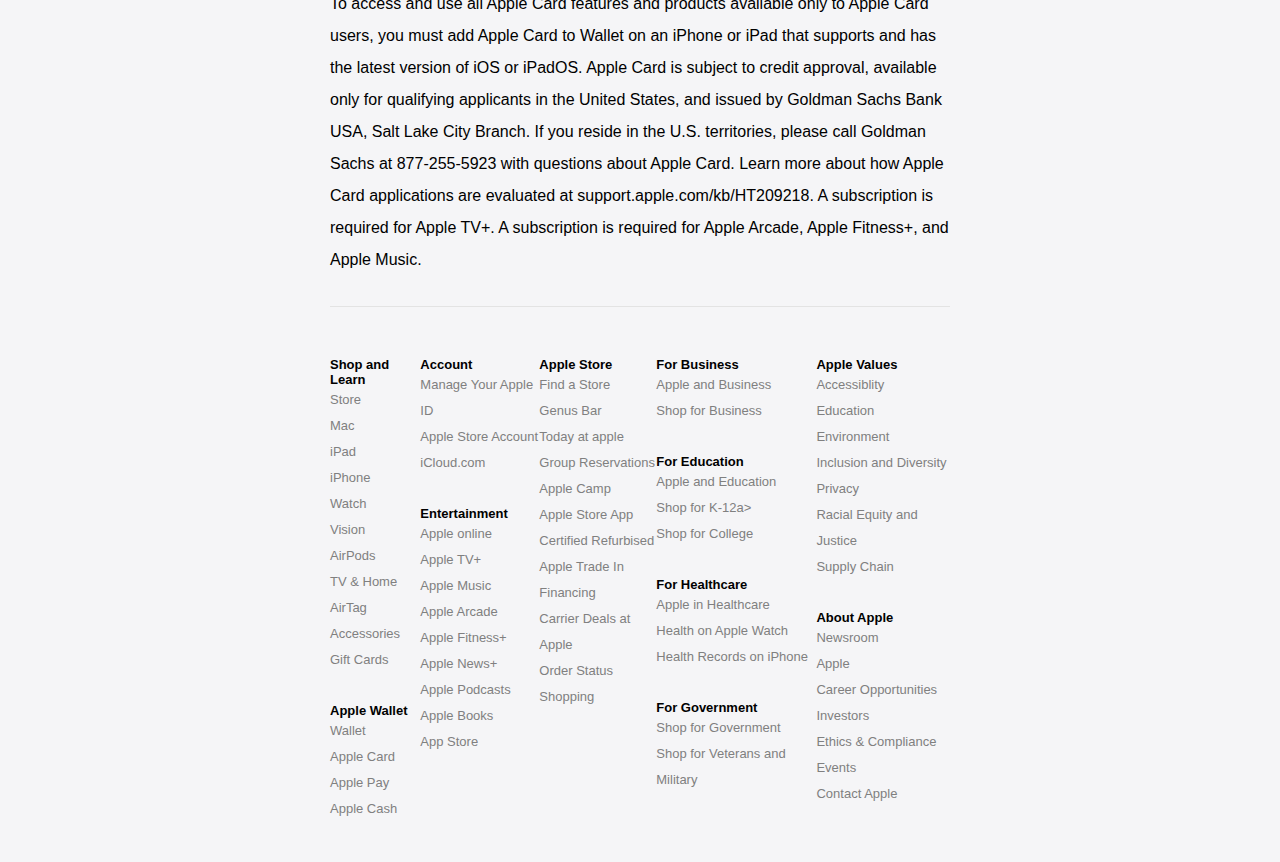
==== commit f27b4618: "Footer fixed, header fixed, few pages added" ====
--- a/index.html
+++ b/index.html
@@ -9,27 +9,29 @@
 </head>
 <body>
     <header>
-        <i class="fa-brands fa-apple"></i>
-        <nav>
-            
-            <ul>
-                <li><a href="#">Store</a></li>
-                <li><a href="#">Mac</a></li>
-                <li><a href="#">iPad</a></li>
-                <li><a href="#">iphone</a></li>
-                <li><a href="">Watch</a></li>
-                <li><a href="#">Vision</a></li>
-                <li><a href="#">AirPods</a></li>
-                <li><a href="#">TV & Home</a></li>
-                <li><a href="#">Entertainment</a></li>
-                <li><a href="#">Accessories</a></li>
-                <li><a href="#">Suppport</a></li>
-                <li><a href=""></a></li>
-            </ul>
-            <i class="fa-solid fa-magnifying-glass"></i>
-            <i class="fa-solid fa-bag-shopping"></i>
-            <img src="" alt="" url="">
-        </nav>
+    
+         
+            <nav>
+            <a href="index.html"><i class="fa-brands fa-apple"></i></a>    
+                <ul>
+                    <li><a href="pages/store.html">Store</a></li>
+                    <li><a href="#">Mac</a></li>
+                    <li><a href="#">iPad</a></li>
+                    <li><a href="#">iphone</a></li>
+                    <li><a href="pages/watch.html">Watch</a></li>
+                    <li><a href="#">Vision</a></li>
+                    <li><a href="#">AirPods</a></li>
+                    <li><a href="#">TV & Home</a></li>
+                    <li><a href="#">Entertainment</a></li>
+                    <li><a href="#">Accessories</a></li>
+                    <li><a href="#">Suppport</a></li>
+                    <li><a href=""></a></li>
+                </ul>
+                <i class="fa-solid fa-magnifying-glass"></i>
+                <i class="fa-solid fa-bag-shopping"></i>
+                <img src="" alt="" url="">
+            </nav>
+       
     </header>
  <!-- <div class="hero">
     <div class="left">
@@ -54,7 +56,7 @@
     <h2>Lean.Mean.M3 machine.</h2>
     <div class="macbook-btn">
         <a href="#"><button class="btn-1">Learn more</button></a>
-            <a href="#"><button class="btn-2"> Buy </button></a>
+            <a href="Store.html"><button class="btn-2"> Buy </button></a>
     </div>
     <img id="slide" name="slide" width="1380" height="600">
        <!-- <img src="img/macbook.png""> -->
@@ -80,6 +82,11 @@
            
            <img src="img/iphone15.png" alt="">
     </div>
+    <!-- <div class="js">
+        <button onclick="document.getElementById('img').src='/img/apple-card.png'">Apple Card</button>
+        <img id="img" src="/img/apple_icon.png" alt="">
+        <button onclick="document.getElementById('img').src='/img/ipad.png'">idpad</button>
+    </div> -->
 
     <div class="w-main">
         <div class="wdc">
@@ -95,7 +102,7 @@
         </div>
     </div>
 
-    <div class="w-main">
+    <!-- <div class="w-main">
         <div class="wdc">
             <img src="img/wdc.png" alt="">
             <p>Apple worldwide Developers Conference. <br> Join us online June 10-14.</p>
@@ -107,8 +114,138 @@
             <button onclick="#">Buy</button>
             <img src="/img/watch.png" alt="">
         </div>
-    </div>
-
+    </div> -->
+
+    <footer>
+        <div class="text">
+            <p>
+                1. Apple Fitness+ requires iPhone 8 or later or Apple Watch Series 3 or later paired with iPhone 6s or later. New subscribers only. $9.99/month after free trial. Plan automatically renews after trial until cancelled. Terms apply. <br>
+2. Get extra trade-in credit when you trade in an eligible iPhone and purchase a new eligible Apple device through June 3, 2024. Additional terms from Apple or Apple’s trade-in partners may apply.
+Available in the U.S. on apple.com, in the Apple Store app, and at Apple Stores. <br>
+
+To access and use all Apple Card features and products available only to Apple Card users, you must add Apple Card to Wallet on an iPhone or iPad that supports and has the latest version of iOS or iPadOS. Apple Card is subject to credit approval, available only for qualifying applicants in the United States, and issued by Goldman Sachs Bank USA, Salt Lake City Branch.
+If you reside in the U.S. 
+territories, please call Goldman Sachs at 877-255-5923 with questions about Apple Card.
+
+Learn more about how Apple Card applications are evaluated at support.apple.com/kb/HT209218.
+A subscription is required for Apple TV+.
+A subscription is required for Apple Arcade, Apple Fitness+, and Apple Music.
+            </p>
+        </div>
+
+        <div class="rows">
+            <div class="row">
+                <h3>Shop and Learn</h3>
+                <ul>
+                    <li><a href="#">Store</a></li>
+                    <li><a href="#">Mac</a></li>
+                    <li><a href="#">iPad</a></li>
+                    <li><a href="#">iPhone</a></li>
+                    <li><a href="#">Watch</a></li>
+                    <li><a href="#">Vision</a></li>
+                    <li><a href="#">AirPods</a></li>
+                    <li><a href="#">TV & Home</a></li>
+                    <li><a href="#">AirTag</a></li>
+                    <li><a href="#">Accessories</a></li>
+                    <li><a href="#">Gift Cards</a></li>
+                </ul>
+                <h3>Apple Wallet</h3>
+                <ul>
+                    <li><a href="#">Wallet</a></li>
+                    <li><a href="#">Apple Card</a></li>
+                    <li><a href="#">Apple Pay</a></li>
+                    <li><a href="#">Apple Cash</a></li>
+                </ul>
+            </div>
+            <div class="row">
+                <h3>
+                    Account
+                </h3>
+                <ul>
+                    <li><a href="#">Manage Your Apple ID</a></li>
+                    <li><a href="#">Apple Store Account</a></li>
+                    <li><a href="#">iCloud.com</a></li>
+                </ul>
+                <h3>Entertainment</h3>
+                <ul>
+                    <li><a href="#">Apple online</a></li>
+                    <li><a href="#">Apple TV+</a></li>
+                    <li><a href="#">Apple Music</a></li>
+                    <li><a href="#">Apple Arcade</a></li>
+                    <li><a href="#">Apple Fitness+</a></li>
+                    <li><a href="#">Apple News+</a></li>
+                    <li><a href="#">Apple Podcasts</a></li>
+                    <li><a href="#">Apple Books</a></li>
+                    <li><a href="#">App Store</a></li>
+                </ul>
+            </div>
+            <div class="row">
+                <h3>Apple Store</h3>
+                <ul>
+                    <li><a href="#">Find a Store</a></li>
+                    <li><a href="#">Genus Bar</a></li>
+                    <li><a href="#">Today at apple</a></li>
+                    <li><a href=""></a></li>
+                    <li><a href="#">Group Reservations</a></li>
+                    <li><a href="#">Apple Camp</a></li>
+                    <li><a href="#">Apple Store App </a></li>
+                    <li><a href="#">Certified Refurbised</a></li>
+                    <li><a href="#">Apple Trade In</a></li>
+                    <li><a href="#">Financing</a></li>
+                    <li><a href="#">Carrier Deals at Apple </a></li>
+                    <li><a href="#">Order Status</a></li>
+                    <li><a href="#">Shopping</a></li>
+                </ul>
+            </div>
+            <div class="row">
+                <h3>For Business</h3>
+                <ul>
+                    <li><a href="#">Apple and Business</a></li>
+                    <li><a href="#">Shop for Business</a></li>
+                 </ul>
+                 <h3>For Education</h3>
+                 <ul>
+                    <li><a href="#">Apple and Education</a></li>
+                    <li><a href="#">Shop for K-12a></li>
+                    <li><a href="#">Shop for College</a></li>
+                 </ul>
+                 <h3>For Healthcare</h3>
+                 <ul>
+                    <li><a href="#">Apple in Healthcare</a></li>
+                    <li><a href="#">Health on Apple Watch</a></li>
+                    <li><a href="#">Health Records on iPhone</a></li>
+                 </ul>
+                 <h3>For Government</h3>
+                 <ul>
+                    <li><a href="#">Shop for Government</a></li>
+                    <li><a href="#">Shop for Veterans and Military</a></li>
+                 </ul>
+
+            </div>
+            <div class="row">
+                <h3>Apple Values</h3>
+                <ul>
+                    <li><a href="#">Accessiblity</a></li>
+                    <li><a href="#">Education</a></li>
+                    <li><a href="#">Environment</a></li>
+                    <li><a href="#">Inclusion and Diversity </a></li>
+                    <li><a href="#">Privacy</a></li>
+                    <li><a href="#">Racial Equity and Justice</a></li>
+                    <li><a href="#">Supply Chain</a></li>
+                </ul>
+                <h3>About Apple</h3>
+                <ul>
+                    <li><a href="#">Newsroom</a></li>
+                    <li><a href="">Apple </a></li>
+                    <li><a href="#">Career Opportunities</a></li>
+                    <li><a href="#">Investors </a></li>
+                    <li><a href="#">Ethics & Compliance</a></li>
+                    <li><a href="#">Events</a></li>
+                    <li><a href="#">Contact Apple</a></li>
+                </ul>
+            </div>
+        </div>
+    </footer>
 
    
     <script src="index.js"></script>
--- a/style.css
+++ b/style.css
@@ -8,6 +8,10 @@
     padding: 20px 20px;
     margin: 0;
 }
+.head {
+    
+    
+}
 * {
     margin: 0  ;
     padding: 0;
@@ -27,11 +31,14 @@
 li > a {
     text-decoration: none;
     font-family: "Roboto", sans-serif;
-    color: white;
+    font-size: 13px ;
+    font-weight: 300;
+    color: rgb(217, 217, 217);
 } 
 header i {
     color: white;
     width: 80px;
+    font-weight: 300px;
 }
 
 /* .hero {
@@ -96,6 +103,16 @@
     border: none;
     border-radius: 30px;
 }
+.macbook-btn .btn-1:hover {
+    padding: 15px 20px;
+    background-color: #000000;
+    color: white;
+    font-size: 17px;
+    font-weight: 500;
+    border: none;
+    border-radius: 30px;
+    transition: 0.5s;
+}
 .macbook-btn .btn-2 {
     padding: 15px 25px;
     background-color: rgba(0, 0, 255, 0);
@@ -106,6 +123,18 @@
     border-radius: 30px;
     margin-left: 20px;
 } 
+.macbook-btn .btn-2:hover {
+    padding: 15px 25px;
+    background-color: rgb(0, 0, 0);
+    color: #ffffff;
+    font-size: 17px;
+    font-weight: 500;
+    border: 1px solid #000000;
+    border-radius: 30px;
+    margin-left: 20px;
+    transition: 0.5s;
+} 
+
 
 .macbook img {
     margin-top: 20px;
@@ -267,4 +296,59 @@
 .watch img {
     padding: 20px 0px 0px 30px;
 
+}
+
+footer {
+    background-color: #f5f5f7;
+    padding: 20px;
+    margin: 20px 0px 0px 0px;
+
+} 
+.text {
+    width: 50%;
+    margin: auto;
+    
+
+}
+.text p {
+    font-family: Arial, Helvetica, sans-serif;
+    text-align: left;
+    line-height: 2em;
+    margin-bottom: 30px;
+}
+.rows {
+    width: 50%;
+    margin: auto; 
+    display: flex;
+    justify-content: space-between;
+    border-top: 1px solid #e3e3e3;
+    padding: 20px 0px 20px 0px;
+    
+}
+.row h3 {
+    font-family: Arial, Helvetica, sans-serif;
+    font-weight: 550;
+    font-size: 13px;
+    margin-top: 30px;
+}
+.row ul {
+    display: block;
+}
+.row ul li {
+    list-style: none;
+}
+.row ul li a {
+    font-family: Arial, Helvetica, sans-serif;
+    color: #808080;
+    font-size: 13px;
+    font-weight: 400;
+    line-height: 2em;
+}
+.row ul li a:hover {
+    font-family: Arial, Helvetica, sans-serif;
+    color: #808080;
+    font-size: 13px;
+    font-weight: 400;
+    line-height: 2em;
+    text-decoration: underline black;
 }